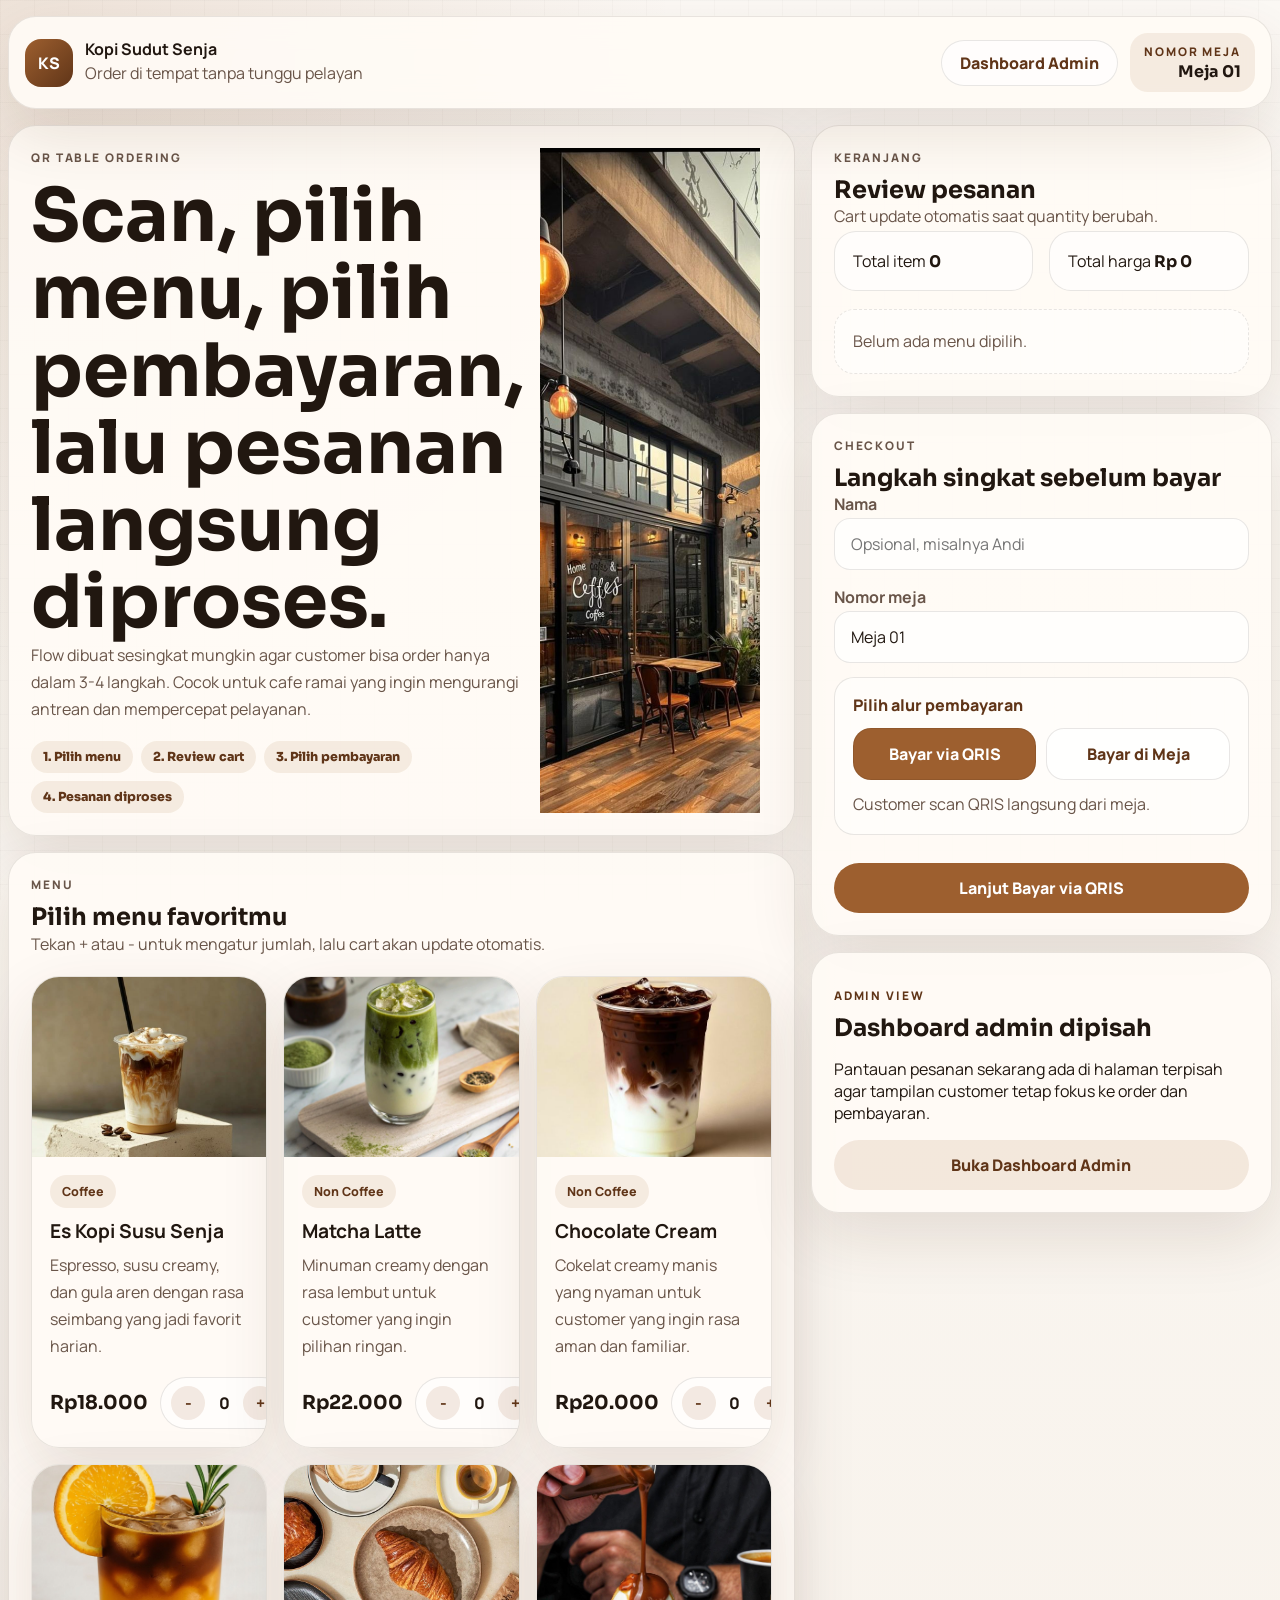
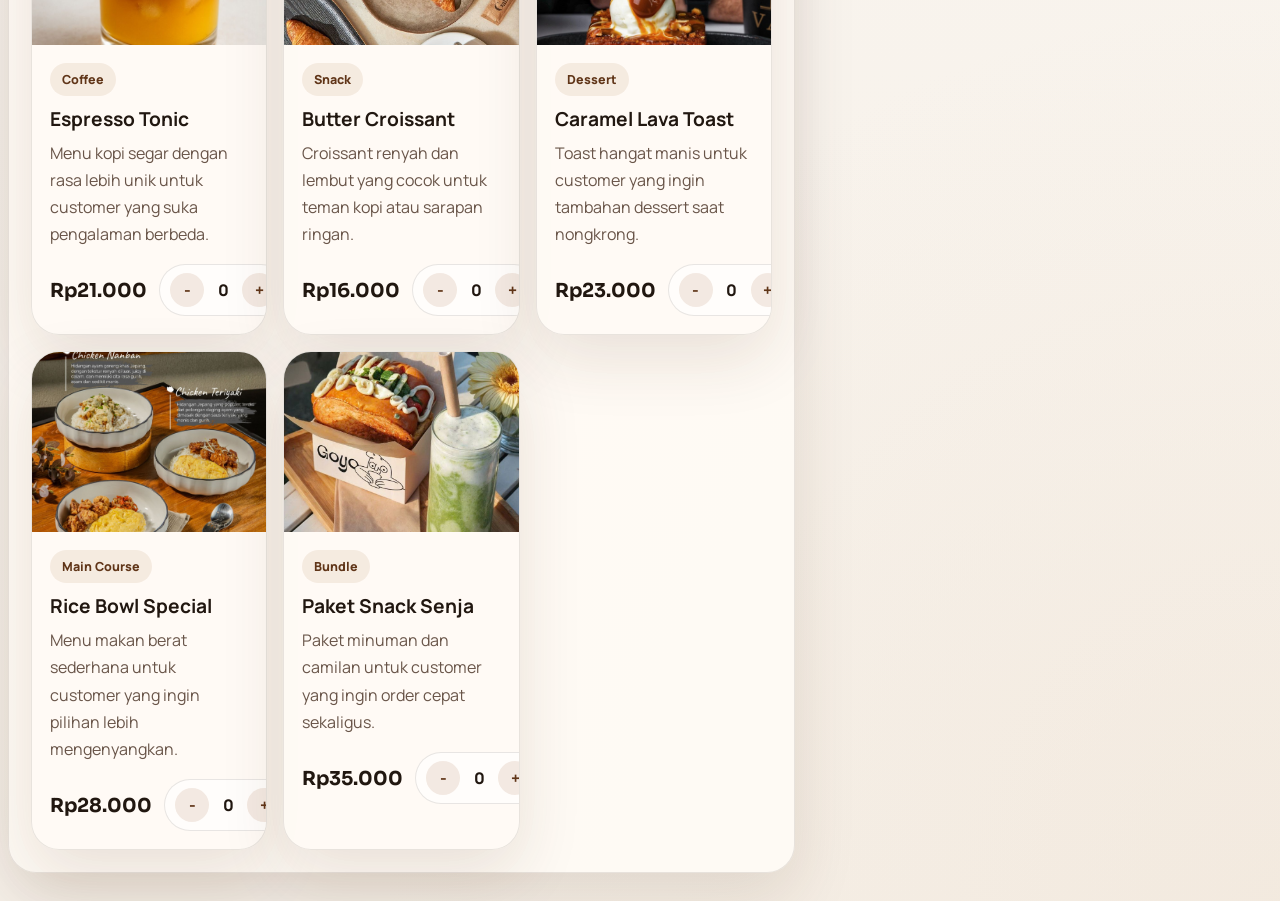
==== index.html @ e3374ec5 "Initial order dine-in QR system" ====
<!DOCTYPE html>
<html lang="id">
<head>
  <meta charset="UTF-8">
  <meta name="viewport" content="width=device-width, initial-scale=1.0">
  <title>Order di Tempat | Kopi Sudut Senja</title>
  <meta name="description" content="Customer order page berbasis QR untuk cafe, dengan cart cepat dan opsi pembayaran QRIS atau bayar di meja.">
  <link rel="preconnect" href="https://fonts.googleapis.com">
  <link rel="preconnect" href="https://fonts.gstatic.com" crossorigin>
  <link href="https://fonts.googleapis.com/css2?family=Sora:wght@500;600;700;800&family=Manrope:wght@400;500;600;700;800&display=swap" rel="stylesheet">
  <link rel="stylesheet" href="style.css">
</head>
<body>
  <div class="app-shell">
    <header class="app-header">
      <div class="brand-block">
        <span class="brand-mark">KS</span>
        <div>
          <strong>Kopi Sudut Senja</strong>
          <p>Order di tempat tanpa tunggu pelayan</p>
        </div>
      </div>
      <div class="header-actions">
        <a class="admin-link" href="admin.html">Dashboard Admin</a>
        <div class="table-pill">
          <span>Nomor Meja</span>
          <strong data-table-label>Meja 01</strong>
        </div>
      </div>
    </header>

    <nav class="mobile-quickbar card-surface" aria-label="Navigasi cepat order">
      <a class="quickbar-link" href="#menu">Menu</a>
      <a class="quickbar-link quickbar-cart" href="#cart">
        Keranjang
        <strong data-cart-count>0</strong>
      </a>
      <a class="quickbar-link quickbar-primary" href="#checkout">Checkout</a>
    </nav>

    <main class="main-grid">
      <section class="customer-panel">
        <section class="hero-card card-surface">
          <div class="hero-copy">
            <p class="eyebrow">QR Table Ordering</p>
            <h1>Scan, pilih menu, pilih pembayaran, lalu pesanan langsung diproses.</h1>
            <p>
              Flow dibuat sesingkat mungkin agar customer bisa order hanya dalam 3-4 langkah.
              Cocok untuk cafe ramai yang ingin mengurangi antrean dan mempercepat pelayanan.
            </p>
            <div class="hero-steps">
              <span>1. Pilih menu</span>
              <span>2. Review cart</span>
              <span>3. Pilih pembayaran</span>
              <span>4. Pesanan diproses</span>
            </div>
          </div>
          <img class="hero-image" src="images/kafe.jpg" alt="Suasana cafe modern Kopi Sudut Senja">
        </section>

        <section class="menu-section card-surface" id="menu">
          <div class="section-head">
            <p class="eyebrow">Menu</p>
            <h2>Pilih menu favoritmu</h2>
            <p>Tekan + atau - untuk mengatur jumlah, lalu cart akan update otomatis.</p>
          </div>

          <div class="menu-grid" data-menu-grid>
            <article class="menu-card" data-name="Es Kopi Susu Senja" data-price="18000">
              <img class="menu-image" src="images/es-kopi-susu.jpg" alt="Es Kopi Susu Senja">
              <div class="menu-body">
                <span class="menu-badge">Coffee</span>
                <h3>Es Kopi Susu Senja</h3>
                <p>Espresso, susu creamy, dan gula aren dengan rasa seimbang yang jadi favorit harian.</p>
                <div class="menu-bottom">
                  <strong>Rp18.000</strong>
                  <div class="qty-control">
                    <button class="qty-btn" type="button" data-action="decrease">-</button>
                    <span class="qty-value" data-qty>0</span>
                    <button class="qty-btn" type="button" data-action="increase">+</button>
                  </div>
                </div>
              </div>
            </article>

            <article class="menu-card" data-name="Matcha Latte" data-price="22000">
              <img class="menu-image" src="images/matcha-latte.jpg" alt="Matcha Latte">
              <div class="menu-body">
                <span class="menu-badge">Non Coffee</span>
                <h3>Matcha Latte</h3>
                <p>Minuman creamy dengan rasa lembut untuk customer yang ingin pilihan ringan.</p>
                <div class="menu-bottom">
                  <strong>Rp22.000</strong>
                  <div class="qty-control">
                    <button class="qty-btn" type="button" data-action="decrease">-</button>
                    <span class="qty-value" data-qty>0</span>
                    <button class="qty-btn" type="button" data-action="increase">+</button>
                  </div>
                </div>
              </div>
            </article>

            <article class="menu-card" data-name="Chocolate Cream" data-price="20000">
              <img class="menu-image" src="images/chocolate.jpg" alt="Chocolate Cream">
              <div class="menu-body">
                <span class="menu-badge">Non Coffee</span>
                <h3>Chocolate Cream</h3>
                <p>Cokelat creamy manis yang nyaman untuk customer yang ingin rasa aman dan familiar.</p>
                <div class="menu-bottom">
                  <strong>Rp20.000</strong>
                  <div class="qty-control">
                    <button class="qty-btn" type="button" data-action="decrease">-</button>
                    <span class="qty-value" data-qty>0</span>
                    <button class="qty-btn" type="button" data-action="increase">+</button>
                  </div>
                </div>
              </div>
            </article>

            <article class="menu-card" data-name="Espresso Tonic" data-price="21000">
              <img class="menu-image" src="images/espresso-tonic.jpg" alt="Espresso Tonic">
              <div class="menu-body">
                <span class="menu-badge">Coffee</span>
                <h3>Espresso Tonic</h3>
                <p>Menu kopi segar dengan rasa lebih unik untuk customer yang suka pengalaman berbeda.</p>
                <div class="menu-bottom">
                  <strong>Rp21.000</strong>
                  <div class="qty-control">
                    <button class="qty-btn" type="button" data-action="decrease">-</button>
                    <span class="qty-value" data-qty>0</span>
                    <button class="qty-btn" type="button" data-action="increase">+</button>
                  </div>
                </div>
              </div>
            </article>

            <article class="menu-card" data-name="Butter Croissant" data-price="16000">
              <img class="menu-image" src="images/croissant.jpg" alt="Butter Croissant">
              <div class="menu-body">
                <span class="menu-badge">Snack</span>
                <h3>Butter Croissant</h3>
                <p>Croissant renyah dan lembut yang cocok untuk teman kopi atau sarapan ringan.</p>
                <div class="menu-bottom">
                  <strong>Rp16.000</strong>
                  <div class="qty-control">
                    <button class="qty-btn" type="button" data-action="decrease">-</button>
                    <span class="qty-value" data-qty>0</span>
                    <button class="qty-btn" type="button" data-action="increase">+</button>
                  </div>
                </div>
              </div>
            </article>

            <article class="menu-card" data-name="Caramel Lava Toast" data-price="23000">
              <img class="menu-image" src="images/toast.jpg" alt="Caramel Lava Toast">
              <div class="menu-body">
                <span class="menu-badge">Dessert</span>
                <h3>Caramel Lava Toast</h3>
                <p>Toast hangat manis untuk customer yang ingin tambahan dessert saat nongkrong.</p>
                <div class="menu-bottom">
                  <strong>Rp23.000</strong>
                  <div class="qty-control">
                    <button class="qty-btn" type="button" data-action="decrease">-</button>
                    <span class="qty-value" data-qty>0</span>
                    <button class="qty-btn" type="button" data-action="increase">+</button>
                  </div>
                </div>
              </div>
            </article>

            <article class="menu-card" data-name="Rice Bowl Special" data-price="28000">
              <img class="menu-image" src="images/rice-bowl.jpg" alt="Rice Bowl Special">
              <div class="menu-body">
                <span class="menu-badge">Main Course</span>
                <h3>Rice Bowl Special</h3>
                <p>Menu makan berat sederhana untuk customer yang ingin pilihan lebih mengenyangkan.</p>
                <div class="menu-bottom">
                  <strong>Rp28.000</strong>
                  <div class="qty-control">
                    <button class="qty-btn" type="button" data-action="decrease">-</button>
                    <span class="qty-value" data-qty>0</span>
                    <button class="qty-btn" type="button" data-action="increase">+</button>
                  </div>
                </div>
              </div>
            </article>

            <article class="menu-card" data-name="Paket Snack Senja" data-price="35000">
              <img class="menu-image" src="images/paket-snack.jpg" alt="Paket Snack Senja">
              <div class="menu-body">
                <span class="menu-badge">Bundle</span>
                <h3>Paket Snack Senja</h3>
                <p>Paket minuman dan camilan untuk customer yang ingin order cepat sekaligus.</p>
                <div class="menu-bottom">
                  <strong>Rp35.000</strong>
                  <div class="qty-control">
                    <button class="qty-btn" type="button" data-action="decrease">-</button>
                    <span class="qty-value" data-qty>0</span>
                    <button class="qty-btn" type="button" data-action="increase">+</button>
                  </div>
                </div>
              </div>
            </article>
          </div>
        </section>
      </section>

      <aside class="side-panel">
        <section class="cart-card card-surface" id="cart">
          <div class="section-head compact">
            <p class="eyebrow">Keranjang</p>
            <h2>Review pesanan</h2>
            <p>Cart update otomatis saat quantity berubah.</p>
          </div>

          <div class="cart-summary">
            <div>
              <span>Total item</span>
              <strong data-cart-count>0</strong>
            </div>
            <div>
              <span>Total harga</span>
              <strong data-cart-total>Rp0</strong>
            </div>
          </div>

          <div class="cart-items" data-cart-items>
            <p class="empty-state">Belum ada menu dipilih.</p>
          </div>
        </section>

        <section class="checkout-card card-surface" id="checkout">
          <div class="section-head compact">
            <p class="eyebrow">Checkout</p>
            <h2>Langkah singkat sebelum bayar</h2>
          </div>

          <form class="checkout-form" data-checkout-form>
            <label>
              <span>Nama</span>
              <input type="text" name="name" placeholder="Opsional, misalnya Andi">
            </label>
            <label>
              <span>Nomor meja</span>
              <input type="text" name="table" data-table-input readonly>
            </label>

            <div class="payment-choice-box">
              <p class="form-title">Pilih alur pembayaran</p>
              <div class="payment-switch">
                <button class="payment-choice active" type="button" data-payment-mode="qris">Bayar via QRIS</button>
                <button class="payment-choice" type="button" data-payment-mode="table">Bayar di Meja</button>
              </div>
              <p class="payment-hint" data-payment-hint>Customer scan QRIS langsung dari meja.</p>
            </div>

            <div class="cashier-method-box" data-cashier-methods aria-hidden="true">
              <p class="form-title">Metode bayar di meja</p>
              <div class="payment-switch compact-switch">
                <button class="payment-choice active" type="button" data-cashier-method="cash">Cash</button>
                <button class="payment-choice" type="button" data-cashier-method="debit">Debit</button>
              </div>
            </div>

            <button class="btn btn-primary full-btn" type="button" data-open-payment>Lanjut Bayar via QRIS</button>
          </form>

          <div class="status-box" data-order-status hidden>
            <p class="eyebrow">Status Pesanan</p>
            <h3 data-status-title>Pesanan sedang diproses</h3>
            <p data-status-copy>Order berhasil masuk ke sistem. Silakan tunggu pesanan disiapkan oleh tim kami.</p>
          </div>
        </section>

        <section class="admin-redirect card-surface">
          <p class="eyebrow">Admin View</p>
          <h2>Dashboard admin dipisah</h2>
          <p>Pantauan pesanan sekarang ada di halaman terpisah agar tampilan customer tetap fokus ke order dan pembayaran.</p>
          <a class="btn btn-secondary full-btn" href="admin.html">Buka Dashboard Admin</a>
        </section>
      </aside>
    </main>
  </div>

  <div class="payment-modal" data-payment-modal hidden>
    <div class="payment-backdrop" data-close-payment></div>
    <div class="payment-dialog" role="dialog" aria-modal="true" aria-labelledby="payment-title">
      <button class="modal-close" type="button" aria-label="Tutup pembayaran" data-close-payment>&times;</button>
      <p class="eyebrow" data-payment-eyebrow>Simulasi QRIS</p>
      <h2 id="payment-title" data-payment-title>Scan QR untuk bayar</h2>
      <div class="payment-qr" data-payment-qr>QRIS</div>
      <div class="cashier-info" data-cashier-info hidden>
        <div class="cashier-badges">
          <span>Bayar di meja</span>
          <span data-cashier-label>Cash</span>
        </div>
        <p class="payment-copy">Tim kami akan datang ke meja untuk membantu menyelesaikan pembayaran sesuai metode yang dipilih.</p>
      </div>
      <p class="payment-total">Total pembayaran: <strong data-payment-total>Rp0</strong></p>
      <p class="payment-copy" data-payment-copy>Setelah pembayaran berhasil, pesanan akan masuk ke dashboard admin terpisah.</p>
      <button class="btn btn-primary full-btn" type="button" data-confirm-payment>Simulasikan Pembayaran Berhasil</button>
    </div>
  </div>

  <script src="script.js"></script>
</body>
</html>
---- style.css ----
:root {
  --bg: #f6f0e8;
  --surface: rgba(255, 251, 246, 0.9);
  --surface-strong: #fffdf9;
  --text: #211710;
  --muted: #695549;
  --accent: #9d5f2f;
  --accent-dark: #603518;
  --accent-soft: #ead9c7;
  --line: rgba(33, 23, 16, 0.1);
  --shadow: 0 24px 64px rgba(74, 40, 19, 0.12);
  --success: #1d7b57;
  --danger: #d35e5e;
}

* {
  box-sizing: border-box;
}

html {
  scroll-behavior: smooth;
}

body {
  margin: 0;
  min-height: 100vh;
  font-family: "Manrope", sans-serif;
  color: var(--text);
  background:
    radial-gradient(circle at top left, rgba(157, 95, 47, 0.14), transparent 24%),
    radial-gradient(circle at bottom right, rgba(234, 217, 199, 0.28), transparent 32%),
    linear-gradient(180deg, #fcf9f5 0%, #f6f0e8 100%);
}

body::before {
  content: "";
  position: fixed;
  inset: 0;
  background:
    linear-gradient(rgba(33, 23, 16, 0.02) 1px, transparent 1px),
    linear-gradient(90deg, rgba(33, 23, 16, 0.02) 1px, transparent 1px);
  background-size: 34px 34px;
  pointer-events: none;
}

img {
  max-width: 100%;
  display: block;
}

a {
  color: inherit;
}

button,
input {
  font: inherit;
}

.app-shell {
  width: min(1320px, calc(100% - 16px));
  margin: 0 auto;
  padding: 16px 0 28px;
  position: relative;
  z-index: 1;
}

.app-header,
.card-surface,
.menu-card,
.payment-dialog {
  border: 1px solid var(--line);
  border-radius: 28px;
  background: var(--surface);
  box-shadow: var(--shadow);
}

.app-header {
  display: flex;
  align-items: center;
  justify-content: space-between;
  gap: 16px;
  padding: 16px;
  position: sticky;
  top: 12px;
  z-index: 15;
  backdrop-filter: blur(14px);
}

.brand-block {
  display: flex;
  align-items: center;
  gap: 12px;
}

.brand-mark {
  width: 48px;
  height: 48px;
  border-radius: 16px;
  display: inline-flex;
  align-items: center;
  justify-content: center;
  background: linear-gradient(135deg, var(--accent), var(--accent-dark));
  color: #fff;
  font-weight: 800;
}

.brand-block strong {
  display: block;
}

.brand-block p,
.section-head p,
.hero-copy p,
.menu-body p,
.checkout-form span,
.status-box p,
.admin-subtitle,
.empty-state,
.cart-item p,
.payment-copy {
  margin: 0;
  color: var(--muted);
  line-height: 1.7;
}

.table-pill {
  padding: 10px 14px;
  border-radius: 18px;
  background: rgba(157, 95, 47, 0.1);
  text-align: right;
}

.table-pill span,
.summary-label,
.eyebrow {
  display: block;
  text-transform: uppercase;
  letter-spacing: 0.16em;
  font-size: 0.74rem;
  font-weight: 800;
  color: var(--accent-dark);
}

.table-pill strong,
.cart-summary strong,
.payment-total strong,
.hero-steps span,
.menu-bottom strong {
  font-family: "Sora", sans-serif;
}

.main-grid,
.hero-card,
.menu-grid,
.cart-summary {
  display: grid;
  gap: 16px;
}

.main-grid {
  margin-top: 16px;
}

.card-surface,
.checkout-form,
.status-box,
.admin-card,
.cart-card {
  padding: 22px;
}

.hero-card {
  overflow: hidden;
}

.hero-copy h1,
.section-head h2,
.status-box h3,
.payment-dialog h2 {
  margin: 10px 0 0;
  font-family: "Sora", sans-serif;
  line-height: 1.05;
}

.hero-copy h1 {
  font-size: clamp(2.4rem, 10vw, 4.6rem);
}

.hero-image {
  width: 100%;
  height: 240px;
  object-fit: cover;
}

.hero-copy {
  padding: 0;
}

.hero-steps {
  display: flex;
  flex-wrap: wrap;
  gap: 8px;
  margin-top: 18px;
}

.hero-steps span,
.menu-badge,
.status-pill,
.admin-notification {
  display: inline-flex;
  align-items: center;
  justify-content: center;
  padding: 8px 12px;
  border-radius: 999px;
  background: rgba(157, 95, 47, 0.1);
  color: var(--accent-dark);
  font-size: 0.78rem;
  font-weight: 800;
}

.menu-grid {
  margin-top: 18px;
}

.menu-card {
  overflow: hidden;
}

.menu-image {
  width: 100%;
  height: 180px;
  object-fit: cover;
}

.menu-body {
  padding: 18px;
}

.menu-body h3 {
  margin: 10px 0 8px;
  font-size: 1.2rem;
}

.menu-bottom {
  display: flex;
  align-items: center;
  justify-content: space-between;
  gap: 12px;
  margin-top: 16px;
}

.menu-bottom strong {
  font-size: 1.2rem;
}

.qty-control,
.cart-item-actions {
  display: inline-flex;
  align-items: center;
  gap: 10px;
}

.qty-control {
  padding: 8px 10px;
  border: 1px solid var(--line);
  border-radius: 999px;
  background: rgba(255, 255, 255, 0.58);
}

.qty-btn,
.cart-item-actions button,
.btn,
.status-action {
  border: 0;
  border-radius: 999px;
  font-weight: 800;
  cursor: pointer;
  transition: transform 180ms ease, box-shadow 180ms ease, background-color 180ms ease;
}

.qty-btn,
.cart-item-actions button {
  width: 34px;
  height: 34px;
  background: rgba(157, 95, 47, 0.12);
  color: var(--accent-dark);
}

.qty-value {
  min-width: 18px;
  text-align: center;
  font-weight: 800;
}

.cart-summary {
  grid-template-columns: repeat(2, minmax(0, 1fr));
}

.cart-summary > div,
.status-box,
.admin-order {
  border: 1px solid var(--line);
  border-radius: 22px;
  background: rgba(255, 255, 255, 0.56);
}

.cart-summary > div {
  padding: 18px;
}

.cart-items,
.admin-orders {
  display: grid;
  gap: 12px;
  margin-top: 18px;
}

.empty-state {
  padding: 18px;
  border: 1px dashed var(--line);
  border-radius: 20px;
  background: rgba(255, 255, 255, 0.42);
}

.cart-item {
  display: flex;
  align-items: center;
  justify-content: space-between;
  gap: 14px;
  padding: 16px 18px;
  border: 1px solid var(--line);
  border-radius: 20px;
  background: rgba(255, 255, 255, 0.56);
}

.cart-item strong,
.admin-order strong {
  display: block;
}

.checkout-form {
  padding: 0;
  display: grid;
  gap: 14px;
}

label span {
  display: block;
  margin-bottom: 8px;
  font-weight: 700;
}

input {
  width: 100%;
  padding: 14px 16px;
  border: 1px solid var(--line);
  border-radius: 16px;
  background: rgba(255, 255, 255, 0.74);
  color: var(--text);
}

.btn {
  display: inline-flex;
  align-items: center;
  justify-content: center;
  padding: 14px 18px;
  background: var(--accent);
  color: #fff;
}

.full-btn {
  width: 100%;
}

.status-box {
  margin-top: 16px;
  padding: 18px;
}

.admin-head {
  display: flex;
  align-items: center;
  justify-content: space-between;
  gap: 12px;
}

.admin-notification {
  min-width: 40px;
  height: 40px;
  padding: 0 12px;
}

.admin-order {
  padding: 18px;
}

.admin-order-top {
  display: flex;
  align-items: start;
  justify-content: space-between;
  gap: 14px;
}

.status-pill.pending {
  background: rgba(157, 95, 47, 0.12);
}

.status-pill.processing {
  background: rgba(29, 123, 87, 0.14);
  color: var(--success);
}

.status-pill.done {
  background: rgba(80, 124, 214, 0.14);
  color: #315db0;
}

.status-actions {
  display: flex;
  flex-wrap: wrap;
  gap: 8px;
  margin-top: 14px;
}

.status-action {
  padding: 10px 14px;
  background: rgba(157, 95, 47, 0.12);
  color: var(--accent-dark);
}

.payment-modal[hidden] {
  display: none;
}

.payment-modal {
  position: fixed;
  inset: 0;
  z-index: 30;
  display: grid;
  place-items: center;
  padding: 16px;
}

.payment-backdrop {
  position: absolute;
  inset: 0;
  background: rgba(33, 23, 16, 0.48);
  backdrop-filter: blur(3px);
}

.payment-dialog {
  position: relative;
  z-index: 1;
  width: min(100%, 460px);
  padding: 24px;
  text-align: center;
}

.modal-close {
  position: absolute;
  top: 12px;
  right: 12px;
  width: 40px;
  height: 40px;
  border: 0;
  border-radius: 999px;
  background: rgba(157, 95, 47, 0.12);
  color: var(--accent-dark);
  font-size: 1.5rem;
  cursor: pointer;
}

.payment-qr {
  width: 180px;
  height: 180px;
  margin: 22px auto 16px;
  display: grid;
  place-items: center;
  border-radius: 24px;
  background:
    linear-gradient(135deg, rgba(157, 95, 47, 0.16), rgba(96, 53, 24, 0.08));
  border: 1px solid var(--line);
  font-family: "Sora", sans-serif;
  font-size: 2rem;
}

.payment-total {
  margin-top: 8px;
}

@media (min-width: 860px) {
  .main-grid {
    grid-template-columns: 1.45fr 0.85fr;
    align-items: start;
  }

  .hero-card {
    grid-template-columns: 1.05fr 0.95fr;
    align-items: stretch;
  }

  .hero-image {
    height: 100%;
    min-height: 280px;
  }

  .menu-grid {
    grid-template-columns: repeat(2, minmax(0, 1fr));
  }
}

@media (min-width: 1160px) {
  .menu-grid {
    grid-template-columns: repeat(3, minmax(0, 1fr));
  }
}
.header-actions {
  display: flex;
  align-items: center;
  gap: 12px;
  flex-wrap: wrap;
  justify-content: flex-end;
}

.admin-link,
.btn-secondary,
.btn-ghost {
  text-decoration: none;
}

.admin-link {
  display: inline-flex;
  align-items: center;
  justify-content: center;
  min-height: 46px;
  padding: 0 18px;
  border-radius: 999px;
  border: 1px solid var(--line);
  background: rgba(255, 255, 255, 0.7);
  color: var(--accent-dark);
  font-weight: 800;
  transition: transform 180ms ease, box-shadow 180ms ease, background-color 180ms ease;
}

.admin-link:hover,
.admin-link:focus-visible,
.btn:hover,
.btn:focus-visible,
.status-action:hover,
.status-action:focus-visible,
.qty-btn:hover,
.qty-btn:focus-visible,
.cart-item-actions button:hover,
.cart-item-actions button:focus-visible {
  transform: translateY(-2px);
  box-shadow: 0 16px 32px rgba(74, 40, 19, 0.12);
}

.btn-secondary {
  background: rgba(157, 95, 47, 0.12);
  color: var(--accent-dark);
}

.btn-ghost {
  background: rgba(255, 255, 255, 0.62);
  color: var(--text);
  border: 1px solid var(--line);
}

.customer-panel,
.side-panel,
.admin-dashboard-grid {
  display: grid;
  gap: 16px;
}

.admin-redirect h2,
.admin-headline h1 {
  margin: 10px 0 8px;
  font-family: "Sora", sans-serif;
  line-height: 1.08;
}

.admin-headline h1 {
  font-size: clamp(2rem, 6vw, 3.6rem);
}

.admin-toolbar {
  display: flex;
  flex-wrap: wrap;
  gap: 10px;
  align-items: center;
}

.admin-summary-grid {
  display: grid;
  grid-template-columns: repeat(2, minmax(0, 1fr));
  gap: 14px;
  margin-top: 20px;
}

.admin-summary-card {
  padding: 18px;
  border: 1px solid var(--line);
  border-radius: 22px;
  background: rgba(255, 255, 255, 0.58);
}

.admin-summary-card strong {
  display: block;
  margin: 10px 0 6px;
  font-family: "Sora", sans-serif;
  font-size: clamp(1.5rem, 5vw, 2.3rem);
}

.admin-summary-card p,
.admin-meta span,
.admin-order-items li span {
  color: var(--muted);
}

.admin-list-card {
  min-height: 240px;
}

.admin-meta {
  display: flex;
  flex-wrap: wrap;
  gap: 10px 16px;
  margin-top: 14px;
  font-size: 0.95rem;
  color: var(--muted);
}

.admin-order-items {
  margin: 16px 0 0;
  padding: 0;
  list-style: none;
  display: grid;
  gap: 10px;
}

.admin-order-items li {
  display: flex;
  align-items: center;
  justify-content: space-between;
  gap: 12px;
  padding: 12px 14px;
  border: 1px solid var(--line);
  border-radius: 16px;
  background: rgba(255, 255, 255, 0.52);
}

.admin-page-shell .app-header {
  position: static;
}

@media (max-width: 859px) {
  .app-header {
    align-items: start;
  }

  .header-actions,
  .admin-toolbar {
    width: 100%;
    justify-content: stretch;
  }

  .header-actions > *,
  .admin-toolbar > * {
    flex: 1 1 220px;
  }

  .table-pill {
    text-align: left;
  }
}

@media (min-width: 860px) {
  .side-panel {
    position: sticky;
    top: 108px;
  }

  .admin-dashboard-grid {
    grid-template-columns: minmax(0, 0.95fr) minmax(380px, 0.85fr);
    align-items: start;
  }
}

@media (max-width: 640px) {
  .cart-summary,
  .admin-summary-grid {
    grid-template-columns: 1fr;
  }
}
.form-title,
.payment-hint,
.cashier-info .payment-copy,
.cashier-badges span {
  margin: 0;
}

.form-title {
  font-weight: 800;
  color: var(--accent-dark);
}

.payment-choice-box,
.cashier-method-box,
.cashier-info {
  display: grid;
  gap: 12px;
}

.payment-choice-box,
.cashier-method-box {
  padding: 16px 18px;
  border: 1px solid var(--line);
  border-radius: 20px;
  background: rgba(255, 255, 255, 0.5);
}

.payment-switch {
  display: grid;
  grid-template-columns: repeat(2, minmax(0, 1fr));
  gap: 10px;
}

.payment-choice {
  border: 1px solid var(--line);
  border-radius: 18px;
  background: rgba(255, 255, 255, 0.76);
  color: var(--accent-dark);
  padding: 14px 16px;
  font-weight: 800;
  cursor: pointer;
  transition: transform 180ms ease, box-shadow 180ms ease, background-color 180ms ease, color 180ms ease;
}

.payment-choice.active {
  background: var(--accent);
  color: #fff;
}

.payment-hint {
  color: var(--muted);
  line-height: 1.6;
}

.cashier-info {
  margin: 18px 0 8px;
  padding: 18px;
  border: 1px solid var(--line);
  border-radius: 22px;
  background: rgba(255, 255, 255, 0.56);
}

.cashier-badges {
  display: flex;
  flex-wrap: wrap;
  gap: 8px;
}

.cashier-badges span {
  display: inline-flex;
  align-items: center;
  justify-content: center;
  padding: 8px 12px;
  border-radius: 999px;
  background: rgba(157, 95, 47, 0.1);
  color: var(--accent-dark);
  font-size: 0.78rem;
  font-weight: 800;
}

.payment-qr[hidden],
.cashier-info[hidden] {
  display: none;
}

@media (max-width: 640px) {
  .payment-switch {
    grid-template-columns: 1fr;
  }
}
.cashier-method-box[hidden] {
  display: none;
}
.cashier-method-box {
  max-height: 0;
  opacity: 0;
  overflow: hidden;
  transform: translateY(-10px);
  margin-top: -4px;
  padding-top: 0;
  padding-bottom: 0;
  border-width: 0;
  box-shadow: none;
  pointer-events: none;
  transition:
    max-height 260ms ease,
    opacity 220ms ease,
    transform 220ms ease,
    margin-top 220ms ease,
    padding 220ms ease,
    border-width 220ms ease;
}

.cashier-method-box.is-open {
  max-height: 220px;
  opacity: 1;
  transform: translateY(0);
  margin-top: 4px;
  padding-top: 16px;
  padding-bottom: 16px;
  border-width: 1px;
  pointer-events: auto;
}

.mobile-quickbar {
  display: none;
}

.quickbar-link {
  text-decoration: none;
}

@media (max-width: 859px) {
  body {
    padding-bottom: calc(92px + env(safe-area-inset-bottom));
  }

  .app-shell {
    width: min(100%, calc(100% - 20px));
    padding-top: 12px;
    padding-bottom: 0;
  }

  .app-header,
  .card-surface,
  .menu-card,
  .payment-dialog {
    border-radius: 24px;
  }

  .app-header {
    top: 10px;
    padding: 14px;
    gap: 14px;
  }

  .brand-block {
    align-items: flex-start;
  }

  .brand-mark {
    width: 42px;
    height: 42px;
    border-radius: 14px;
    flex-shrink: 0;
  }

  .brand-block strong {
    font-size: 1rem;
  }

  .brand-block p {
    margin-top: 2px;
    font-size: 0.92rem;
    line-height: 1.5;
  }

  .header-actions {
    display: grid;
    grid-template-columns: minmax(0, 1fr) minmax(0, 1fr);
    gap: 10px;
  }

  .admin-link {
    min-height: 44px;
    padding: 0 14px;
    font-size: 0.92rem;
  }

  .table-pill {
    min-height: 44px;
    padding: 8px 12px;
    display: grid;
    align-content: center;
    gap: 2px;
  }

  .mobile-quickbar {
    position: fixed;
    left: 50%;
    bottom: max(12px, env(safe-area-inset-bottom));
    transform: translateX(-50%);
    z-index: 24;
    width: min(calc(100% - 20px), 560px);
    padding: 10px;
    display: grid;
    grid-template-columns: repeat(3, minmax(0, 1fr));
    gap: 10px;
    background: rgba(255, 251, 246, 0.94);
    backdrop-filter: blur(16px);
  }

  .quickbar-link {
    min-height: 52px;
    padding: 10px 12px;
    border-radius: 18px;
    display: inline-flex;
    align-items: center;
    justify-content: center;
    gap: 8px;
    background: rgba(255, 255, 255, 0.7);
    border: 1px solid var(--line);
    color: var(--accent-dark);
    font-weight: 800;
    text-align: center;
  }

  .quickbar-cart strong {
    min-width: 26px;
    height: 26px;
    padding: 0 8px;
    border-radius: 999px;
    display: inline-flex;
    align-items: center;
    justify-content: center;
    background: rgba(157, 95, 47, 0.14);
    font-size: 0.84rem;
  }

  .quickbar-primary {
    background: linear-gradient(135deg, var(--accent), var(--accent-dark));
    color: #fff;
    border-color: transparent;
  }

  .main-grid,
  .customer-panel,
  .side-panel {
    gap: 14px;
  }

  .main-grid {
    margin-top: 14px;
  }

  .card-surface,
  .cart-card,
  .checkout-card,
  .admin-redirect {
    padding: 18px;
  }

  .hero-card {
    gap: 14px;
    padding: 14px;
  }

  .hero-copy h1 {
    font-size: clamp(1.95rem, 8.8vw, 3rem);
    line-height: 1.08;
  }

  .hero-image {
    height: 210px;
    border-radius: 20px;
  }

  .hero-steps {
    display: grid;
    grid-template-columns: repeat(2, minmax(0, 1fr));
    gap: 10px;
  }

  .hero-steps span {
    width: 100%;
    justify-content: flex-start;
    min-height: 44px;
    text-align: left;
  }

  .section-head h2,
  .payment-dialog h2 {
    font-size: 1.5rem;
  }

  .section-head p,
  .menu-body p,
  .payment-hint,
  .payment-copy,
  .status-box p,
  .empty-state,
  .cart-item p {
    line-height: 1.6;
  }

  .menu-grid {
    gap: 14px;
  }

  .menu-card {
    display: grid;
    grid-template-columns: 112px minmax(0, 1fr);
    align-items: stretch;
  }

  .menu-image {
    height: 100%;
    min-height: 100%;
  }

  .menu-body {
    padding: 16px;
  }

  .menu-body h3 {
    font-size: 1.05rem;
  }

  .menu-bottom {
    margin-top: 14px;
    align-items: center;
  }

  .menu-bottom strong {
    font-size: 1.05rem;
  }

  .qty-control {
    padding: 6px 8px;
    gap: 8px;
  }

  .qty-btn,
  .cart-item-actions button {
    width: 32px;
    height: 32px;
  }

  .cart-item {
    align-items: flex-start;
    padding: 14px 16px;
  }

  .cart-item-actions {
    margin-left: auto;
  }

  .payment-choice-box,
  .cashier-method-box,
  .cashier-info {
    padding: 14px 16px;
    border-radius: 18px;
  }

  .payment-choice {
    min-height: 52px;
  }

  .payment-dialog {
    width: min(100%, 420px);
    max-height: min(86vh, 760px);
    overflow-y: auto;
    padding: 20px;
  }

  .payment-qr {
    width: 160px;
    height: 160px;
    margin-top: 18px;
  }
}

@media (max-width: 640px) {
  .app-shell {
    width: calc(100% - 16px);
  }

  .app-header {
    border-radius: 22px;
  }

  .header-actions {
    grid-template-columns: 1fr;
  }

  .mobile-quickbar {
    width: calc(100% - 16px);
    grid-template-columns: 1fr 1fr 1.15fr;
    gap: 8px;
    padding: 8px;
  }

  .quickbar-link {
    min-height: 48px;
    padding: 8px 10px;
    font-size: 0.88rem;
    gap: 6px;
  }

  .quickbar-cart strong {
    min-width: 24px;
    height: 24px;
    font-size: 0.78rem;
  }

  .hero-card {
    padding: 12px;
  }

  .hero-copy h1 {
    font-size: clamp(1.8rem, 8.4vw, 2.5rem);
  }

  .hero-image {
    height: 190px;
  }

  .hero-steps {
    grid-template-columns: 1fr;
  }

  .menu-card {
    grid-template-columns: 1fr;
  }

  .menu-image {
    height: 168px;
  }

  .menu-bottom {
    flex-direction: column;
    align-items: stretch;
  }

  .qty-control,
  .cart-item-actions {
    width: 100%;
    justify-content: space-between;
  }

  .cart-item {
    gap: 12px;
    flex-direction: column;
  }

  .cart-item-actions {
    margin-left: 0;
  }

  .payment-dialog {
    padding: 18px;
  }
}
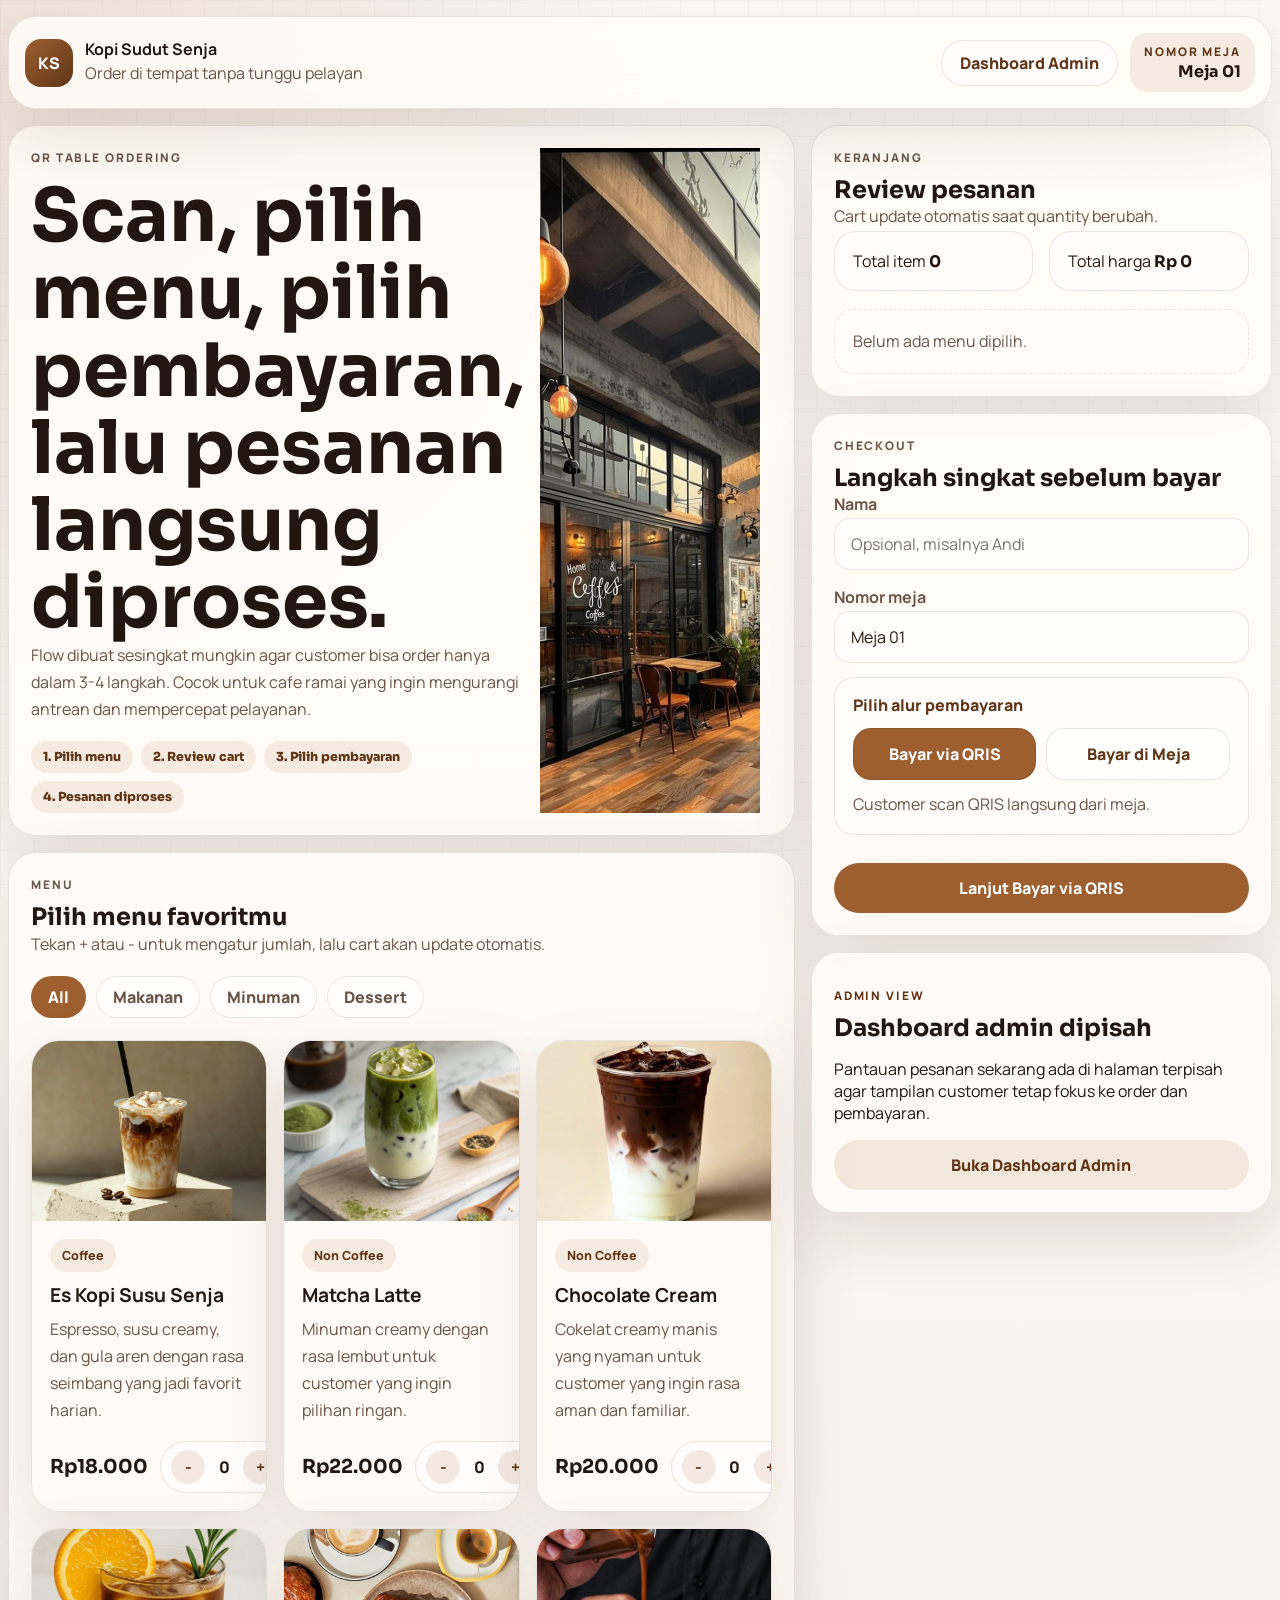
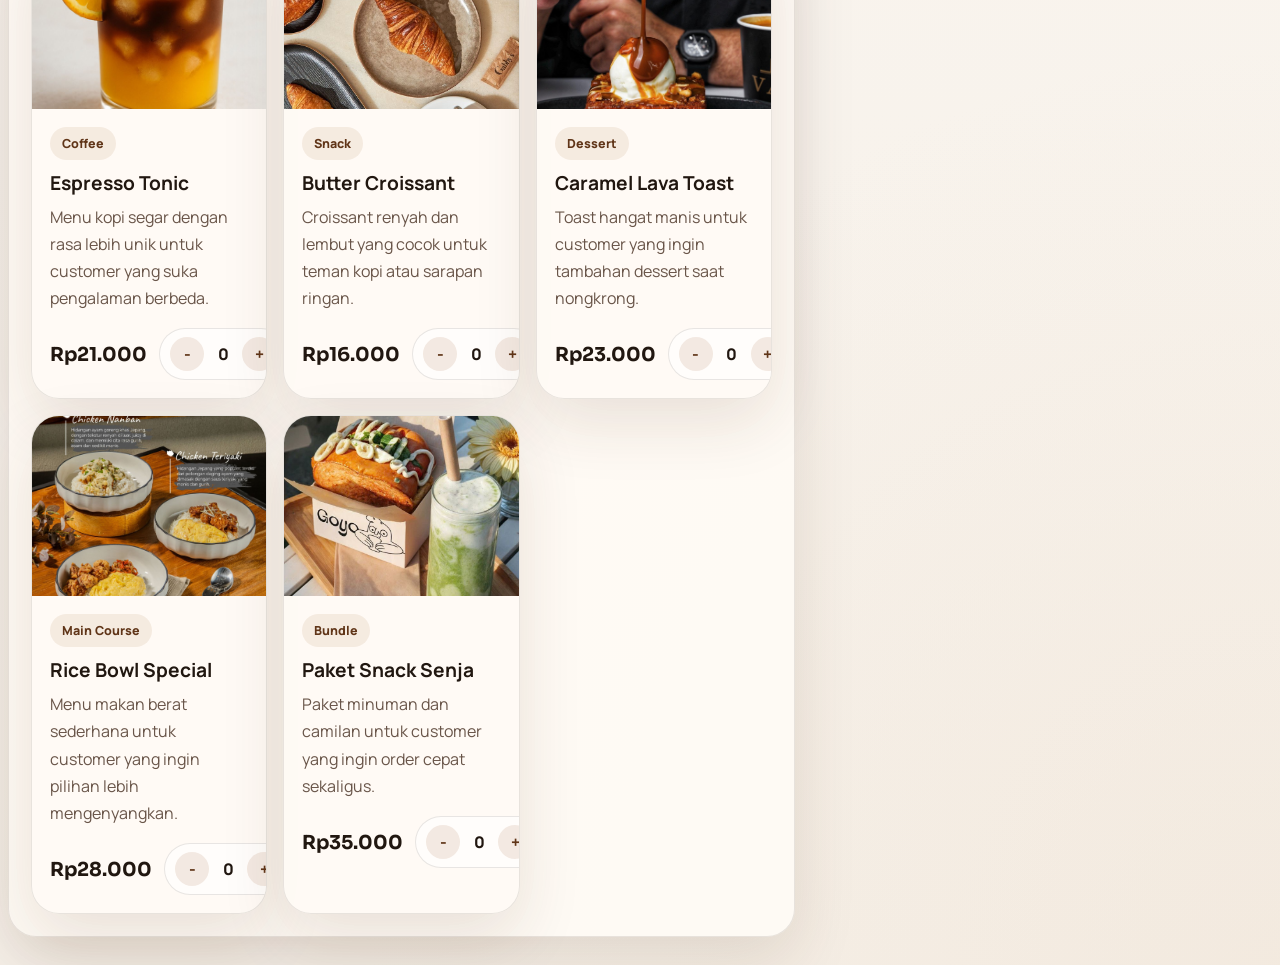
==== commit 4dcf1e73: "Refine mobile menu ordering experience" ====
--- a/index.html
+++ b/index.html
@@ -65,8 +65,15 @@
             <p>Tekan + atau - untuk mengatur jumlah, lalu cart akan update otomatis.</p>
           </div>
 
+          <div class="menu-filter-bar" aria-label="Filter kategori menu">
+            <button class="menu-filter-btn active" type="button" data-menu-filter="all">All</button>
+            <button class="menu-filter-btn" type="button" data-menu-filter="makanan">Makanan</button>
+            <button class="menu-filter-btn" type="button" data-menu-filter="minuman">Minuman</button>
+            <button class="menu-filter-btn" type="button" data-menu-filter="dessert">Dessert</button>
+          </div>
+
           <div class="menu-grid" data-menu-grid>
-            <article class="menu-card" data-name="Es Kopi Susu Senja" data-price="18000">
+            <article class="menu-card" data-name="Es Kopi Susu Senja" data-price="18000" data-category="minuman">
               <img class="menu-image" src="images/es-kopi-susu.jpg" alt="Es Kopi Susu Senja">
               <div class="menu-body">
                 <span class="menu-badge">Coffee</span>
@@ -83,7 +90,7 @@
               </div>
             </article>
 
-            <article class="menu-card" data-name="Matcha Latte" data-price="22000">
+            <article class="menu-card" data-name="Matcha Latte" data-price="22000" data-category="minuman">
               <img class="menu-image" src="images/matcha-latte.jpg" alt="Matcha Latte">
               <div class="menu-body">
                 <span class="menu-badge">Non Coffee</span>
@@ -100,7 +107,7 @@
               </div>
             </article>
 
-            <article class="menu-card" data-name="Chocolate Cream" data-price="20000">
+            <article class="menu-card" data-name="Chocolate Cream" data-price="20000" data-category="minuman">
               <img class="menu-image" src="images/chocolate.jpg" alt="Chocolate Cream">
               <div class="menu-body">
                 <span class="menu-badge">Non Coffee</span>
@@ -117,7 +124,7 @@
               </div>
             </article>
 
-            <article class="menu-card" data-name="Espresso Tonic" data-price="21000">
+            <article class="menu-card" data-name="Espresso Tonic" data-price="21000" data-category="minuman">
               <img class="menu-image" src="images/espresso-tonic.jpg" alt="Espresso Tonic">
               <div class="menu-body">
                 <span class="menu-badge">Coffee</span>
@@ -134,7 +141,7 @@
               </div>
             </article>
 
-            <article class="menu-card" data-name="Butter Croissant" data-price="16000">
+            <article class="menu-card" data-name="Butter Croissant" data-price="16000" data-category="makanan">
               <img class="menu-image" src="images/croissant.jpg" alt="Butter Croissant">
               <div class="menu-body">
                 <span class="menu-badge">Snack</span>
@@ -151,7 +158,7 @@
               </div>
             </article>
 
-            <article class="menu-card" data-name="Caramel Lava Toast" data-price="23000">
+            <article class="menu-card" data-name="Caramel Lava Toast" data-price="23000" data-category="dessert">
               <img class="menu-image" src="images/toast.jpg" alt="Caramel Lava Toast">
               <div class="menu-body">
                 <span class="menu-badge">Dessert</span>
@@ -168,7 +175,7 @@
               </div>
             </article>
 
-            <article class="menu-card" data-name="Rice Bowl Special" data-price="28000">
+            <article class="menu-card" data-name="Rice Bowl Special" data-price="28000" data-category="makanan">
               <img class="menu-image" src="images/rice-bowl.jpg" alt="Rice Bowl Special">
               <div class="menu-body">
                 <span class="menu-badge">Main Course</span>
@@ -185,7 +192,7 @@
               </div>
             </article>
 
-            <article class="menu-card" data-name="Paket Snack Senja" data-price="35000">
+            <article class="menu-card" data-name="Paket Snack Senja" data-price="35000" data-category="makanan">
               <img class="menu-image" src="images/paket-snack.jpg" alt="Paket Snack Senja">
               <div class="menu-body">
                 <span class="menu-badge">Bundle</span>
@@ -307,3 +314,4 @@
 </html>
 
   
+
--- a/style.css
+++ b/style.css
@@ -1158,3 +1158,270 @@
     padding: 18px;
   }
 }
+
+.menu-filter-bar {
+  display: flex;
+  gap: 10px;
+  margin-top: 18px;
+  overflow-x: auto;
+  padding-bottom: 4px;
+  scrollbar-width: none;
+}
+
+.menu-filter-bar::-webkit-scrollbar {
+  display: none;
+}
+
+.menu-filter-btn {
+  flex: 0 0 auto;
+  min-height: 42px;
+  padding: 0 16px;
+  border: 1px solid var(--line);
+  border-radius: 999px;
+  background: rgba(255, 255, 255, 0.72);
+  color: var(--muted);
+  font-weight: 800;
+  cursor: pointer;
+  transition: background-color 180ms ease, color 180ms ease, border-color 180ms ease;
+}
+
+.menu-filter-btn.active {
+  background: var(--accent);
+  border-color: transparent;
+  color: #fff;
+}
+
+.menu-card[hidden] {
+  display: none !important;
+}
+
+@media (max-width: 640px) {
+  .app-shell {
+    width: calc(100% - 12px);
+    padding-top: 8px;
+  }
+
+  .app-header {
+    padding: 12px;
+    gap: 12px;
+  }
+
+  .brand-block {
+    gap: 10px;
+  }
+
+  .brand-mark {
+    width: 40px;
+    height: 40px;
+    font-size: 1.4rem;
+  }
+
+  .brand-block strong {
+    font-size: 0.88rem;
+    line-height: 1.2;
+  }
+
+  .brand-block p {
+    font-size: 0.72rem;
+    line-height: 1.35;
+    margin-top: 4px;
+  }
+
+  .admin-link {
+    min-height: 40px;
+    padding: 0 12px;
+    font-size: 0.78rem;
+  }
+
+  .table-pill {
+    min-height: 40px;
+    padding: 8px 10px;
+  }
+
+  .table-pill span,
+  .eyebrow {
+    font-size: 0.62rem;
+    letter-spacing: 0.14em;
+  }
+
+  .table-pill strong {
+    font-size: 0.84rem;
+  }
+
+  .hero-card {
+    display: none;
+  }
+
+  .card-surface,
+  .cart-card,
+  .checkout-card,
+  .admin-redirect {
+    padding: 14px;
+  }
+
+  .section-head h2,
+  .payment-dialog h2,
+  .admin-redirect h2 {
+    font-size: 1.28rem;
+    line-height: 1.12;
+  }
+
+  .section-head p,
+  .payment-hint,
+  .payment-copy,
+  .status-box p,
+  .empty-state,
+  .cart-item p,
+  .checkout-form span,
+  input {
+    font-size: 0.9rem;
+  }
+
+  .menu-section {
+    padding-top: 16px;
+  }
+
+  .menu-filter-bar {
+    gap: 8px;
+    margin-top: 14px;
+  }
+
+  .menu-filter-btn {
+    min-height: 38px;
+    padding: 0 14px;
+    font-size: 0.8rem;
+  }
+
+  .menu-grid {
+    grid-template-columns: repeat(2, minmax(0, 1fr));
+    gap: 10px;
+    margin-top: 14px;
+  }
+
+  .menu-card {
+    display: flex;
+    flex-direction: column;
+    min-width: 0;
+    border-radius: 20px;
+    background: rgba(255, 253, 249, 0.96);
+  }
+
+  .menu-image {
+    width: 100%;
+    height: 112px;
+    min-height: 112px;
+    object-fit: cover;
+  }
+
+  .menu-body {
+    display: grid;
+    align-content: start;
+    gap: 8px;
+    padding: 12px;
+  }
+
+  .menu-badge {
+    padding: 5px 8px;
+    font-size: 0.62rem;
+    line-height: 1.1;
+  }
+
+  .menu-body h3 {
+    margin: 0;
+    font-size: 0.95rem;
+    line-height: 1.28;
+  }
+
+  .menu-body p {
+    display: block;
+    font-size: 0.74rem;
+    line-height: 1.45;
+    color: #705b4e;
+  }
+
+  .menu-bottom {
+    display: grid;
+    gap: 8px;
+    margin-top: 2px;
+  }
+
+  .menu-bottom strong {
+    font-size: 1rem;
+  }
+
+  .qty-control {
+    width: 100%;
+    justify-content: space-between;
+    padding: 6px 8px;
+    gap: 6px;
+  }
+
+  .qty-btn,
+  .cart-item-actions button {
+    width: 28px;
+    height: 28px;
+  }
+
+  .qty-value {
+    font-size: 0.95rem;
+  }
+
+  .cart-summary > div,
+  .empty-state,
+  .cart-item,
+  .payment-choice-box,
+  .cashier-info {
+    border-radius: 18px;
+  }
+
+  .cart-summary > div {
+    padding: 14px;
+  }
+
+  .payment-choice {
+    min-height: 46px;
+    padding: 12px 14px;
+    font-size: 0.96rem;
+  }
+
+  .payment-dialog {
+    padding: 16px;
+  }
+
+  .mobile-quickbar {
+    width: calc(100% - 12px);
+    bottom: max(8px, env(safe-area-inset-bottom));
+  }
+
+  .quickbar-link {
+    min-height: 46px;
+    font-size: 0.82rem;
+  }
+}
+
+@media (max-width: 390px) {
+  .menu-grid {
+    gap: 8px;
+  }
+
+  .menu-image {
+    height: 104px;
+    min-height: 104px;
+  }
+
+  .menu-body {
+    padding: 10px;
+  }
+
+  .menu-body h3 {
+    font-size: 0.9rem;
+  }
+
+  .menu-body p {
+    font-size: 0.71rem;
+  }
+
+  .menu-bottom strong {
+    font-size: 0.94rem;
+  }
+}
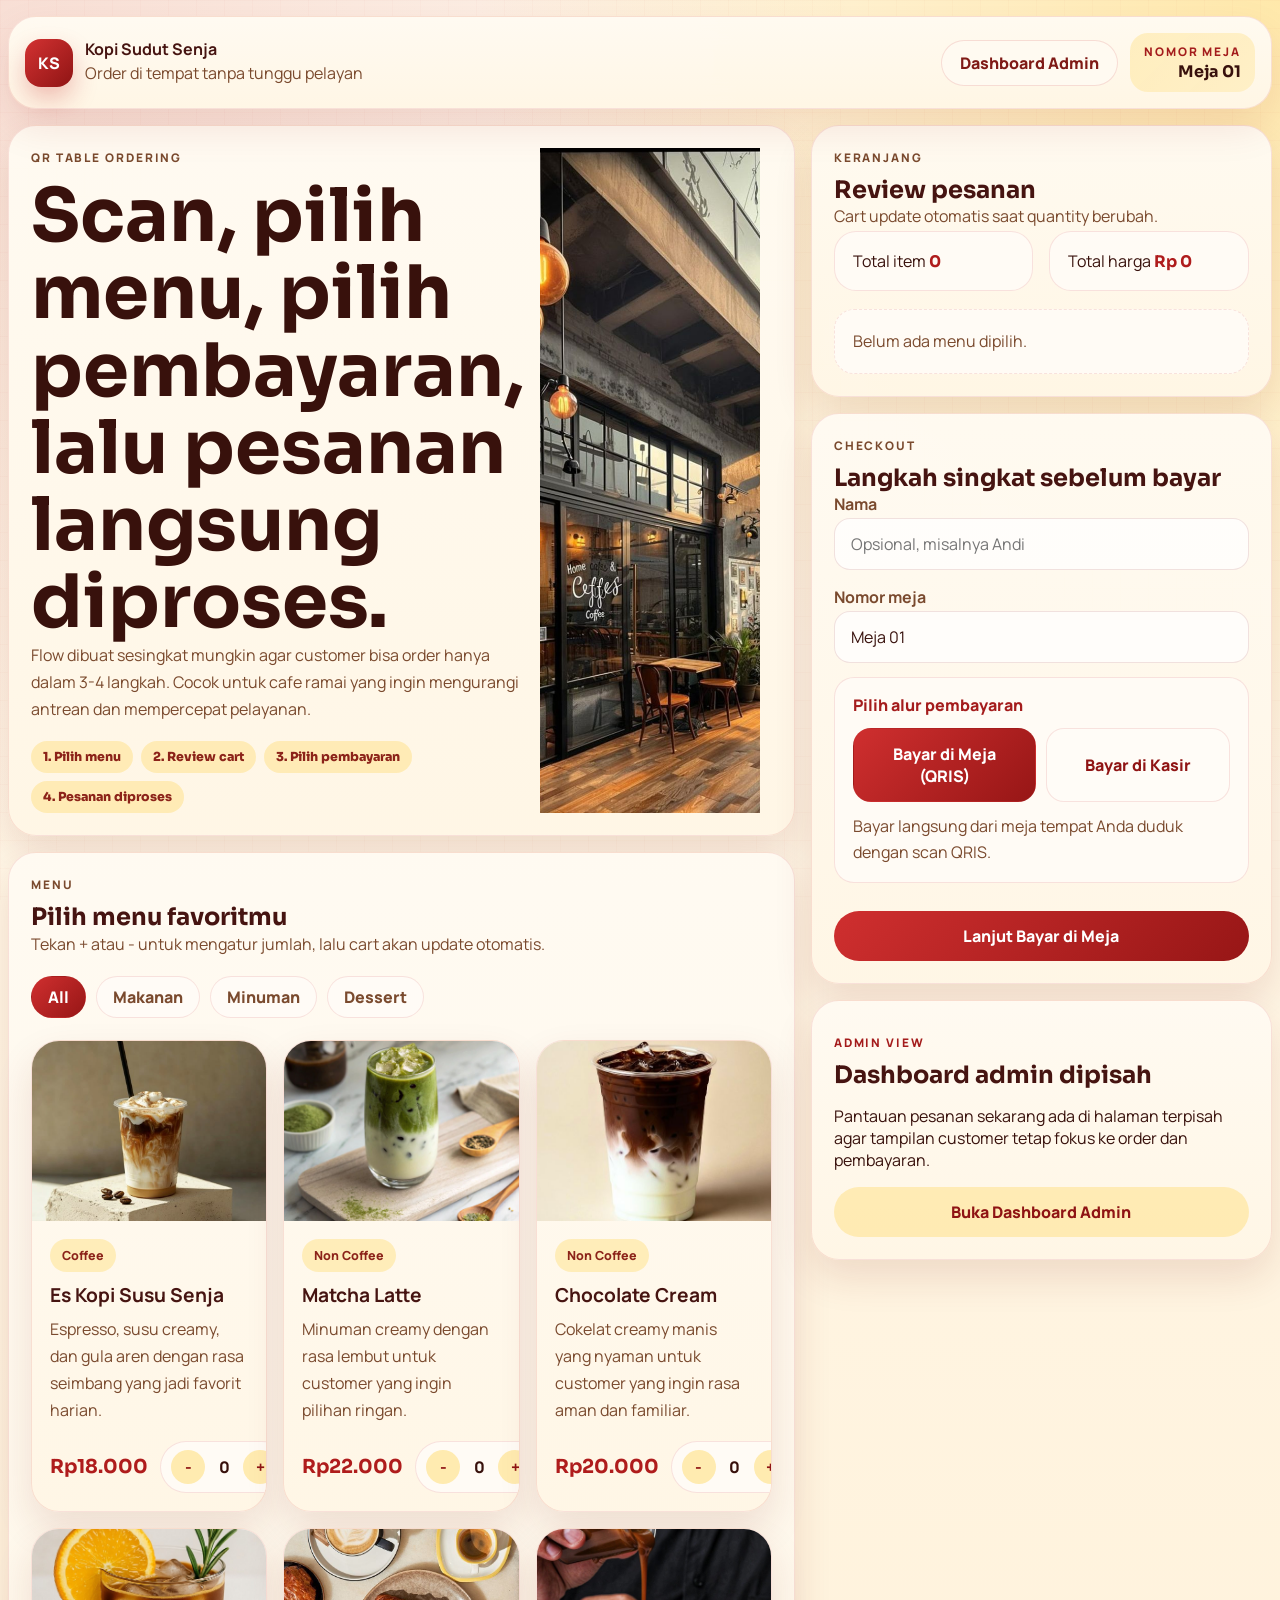
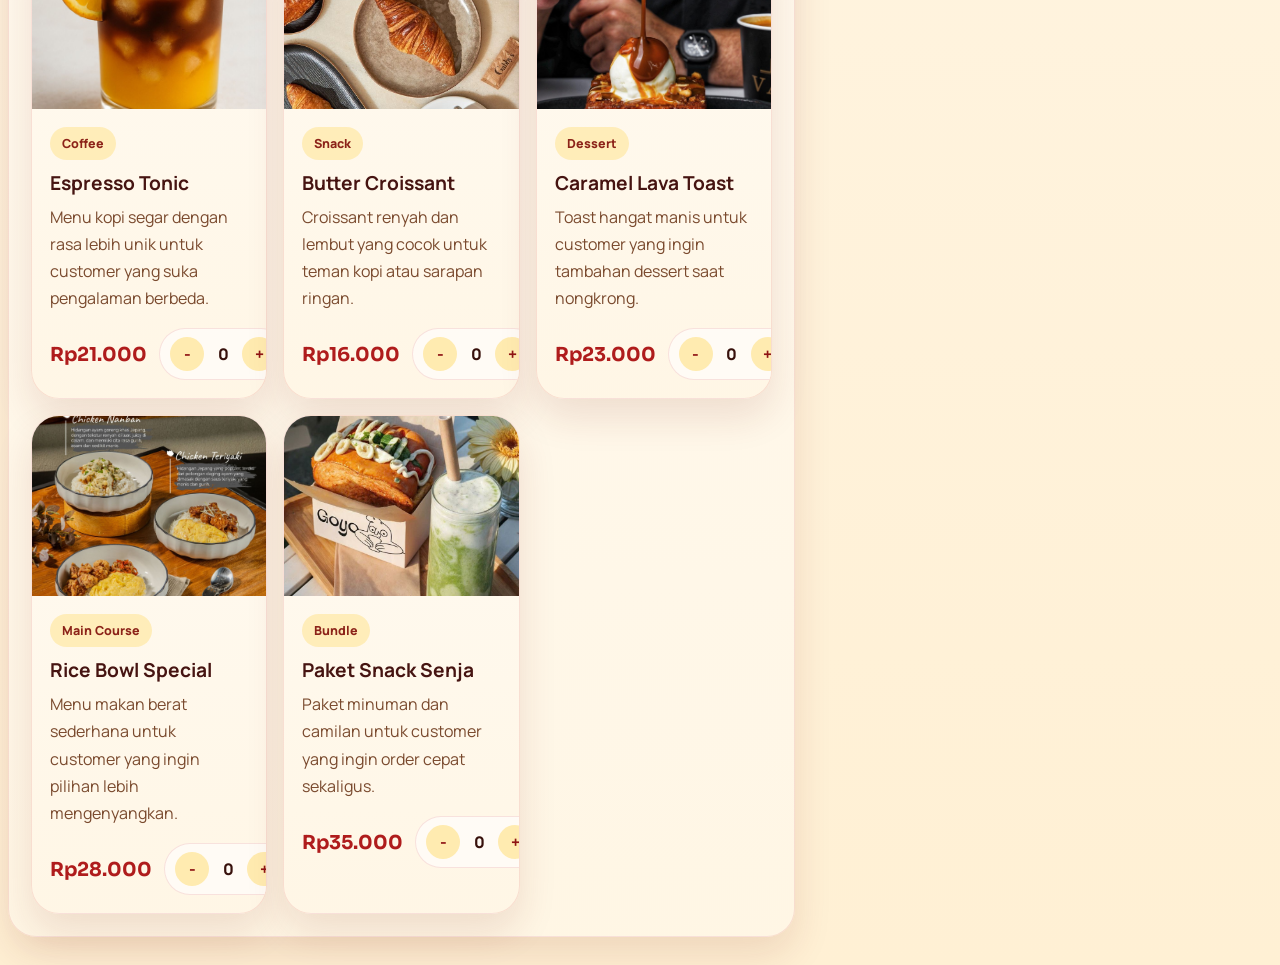
==== commit 2681232c: "Simplify mobile header and clarify payment wording" ====
--- a/index.html
+++ b/index.html
@@ -255,21 +255,21 @@
             <div class="payment-choice-box">
               <p class="form-title">Pilih alur pembayaran</p>
               <div class="payment-switch">
-                <button class="payment-choice active" type="button" data-payment-mode="qris">Bayar via QRIS</button>
-                <button class="payment-choice" type="button" data-payment-mode="table">Bayar di Meja</button>
-              </div>
-              <p class="payment-hint" data-payment-hint>Customer scan QRIS langsung dari meja.</p>
+                <button class="payment-choice active" type="button" data-payment-mode="qris">Bayar di Meja (QRIS)</button>
+                <button class="payment-choice" type="button" data-payment-mode="table">Bayar di Kasir</button>
+              </div>
+              <p class="payment-hint" data-payment-hint>Bayar langsung dari meja tempat Anda duduk dengan scan QRIS.</p>
             </div>
 
             <div class="cashier-method-box" data-cashier-methods aria-hidden="true">
-              <p class="form-title">Metode bayar di meja</p>
+              <p class="form-title">Metode bayar di kasir</p>
               <div class="payment-switch compact-switch">
                 <button class="payment-choice active" type="button" data-cashier-method="cash">Cash</button>
                 <button class="payment-choice" type="button" data-cashier-method="debit">Debit</button>
               </div>
             </div>
 
-            <button class="btn btn-primary full-btn" type="button" data-open-payment>Lanjut Bayar via QRIS</button>
+            <button class="btn btn-primary full-btn" type="button" data-open-payment>Lanjut Bayar di Meja (QRIS)</button>
           </form>
 
           <div class="status-box" data-order-status hidden>
@@ -293,15 +293,15 @@
     <div class="payment-backdrop" data-close-payment></div>
     <div class="payment-dialog" role="dialog" aria-modal="true" aria-labelledby="payment-title">
       <button class="modal-close" type="button" aria-label="Tutup pembayaran" data-close-payment>&times;</button>
-      <p class="eyebrow" data-payment-eyebrow>Simulasi QRIS</p>
-      <h2 id="payment-title" data-payment-title>Scan QR untuk bayar</h2>
+      <p class="eyebrow" data-payment-eyebrow>Pembayaran di Meja</p>
+      <h2 id="payment-title" data-payment-title>Scan QRIS dari meja Anda</h2>
       <div class="payment-qr" data-payment-qr>QRIS</div>
       <div class="cashier-info" data-cashier-info hidden>
         <div class="cashier-badges">
-          <span>Bayar di meja</span>
+          <span>Bayar di kasir</span>
           <span data-cashier-label>Cash</span>
         </div>
-        <p class="payment-copy">Tim kami akan datang ke meja untuk membantu menyelesaikan pembayaran sesuai metode yang dipilih.</p>
+        <p class="payment-copy">Silakan menuju kasir untuk menyelesaikan pembayaran sesuai metode yang dipilih.</p>
       </div>
       <p class="payment-total">Total pembayaran: <strong data-payment-total>Rp0</strong></p>
       <p class="payment-copy" data-payment-copy>Setelah pembayaran berhasil, pesanan akan masuk ke dashboard admin terpisah.</p>
@@ -315,3 +315,5 @@
 
   
 
+
+
--- a/style.css
+++ b/style.css
@@ -1425,3 +1425,319 @@
     font-size: 0.94rem;
   }
 }
+
+:root {
+  --bg: #fff4de;
+  --surface: rgba(255, 250, 241, 0.96);
+  --surface-strong: #fff8ee;
+  --text: #38110c;
+  --muted: #7a4a2e;
+  --accent: #c62828;
+  --accent-dark: #8f1414;
+  --accent-soft: #ffd34f;
+  --line: rgba(143, 20, 20, 0.12);
+  --shadow: 0 18px 38px rgba(125, 32, 20, 0.12);
+}
+
+body {
+  background:
+    radial-gradient(circle at top right, rgba(255, 211, 79, 0.42), transparent 28%),
+    radial-gradient(circle at top left, rgba(198, 40, 40, 0.12), transparent 30%),
+    linear-gradient(180deg, #fff8ed 0%, #fff0d4 100%);
+}
+
+body::before {
+  background:
+    linear-gradient(rgba(198, 40, 40, 0.04) 1px, transparent 1px),
+    linear-gradient(90deg, rgba(198, 40, 40, 0.04) 1px, transparent 1px);
+  background-size: 28px 28px;
+  opacity: 0.48;
+}
+
+.app-header,
+.card-surface,
+.menu-card,
+.payment-dialog {
+  background: linear-gradient(180deg, rgba(255, 250, 241, 0.98) 0%, rgba(255, 246, 229, 0.98) 100%);
+  border-color: rgba(198, 40, 40, 0.12);
+}
+
+.app-header {
+  box-shadow: 0 18px 40px rgba(143, 20, 20, 0.1);
+}
+
+.brand-mark {
+  background: linear-gradient(135deg, #d33232, #8f1414);
+  box-shadow: 0 12px 24px rgba(198, 40, 40, 0.28);
+}
+
+.brand-block strong,
+.section-head h2,
+.menu-body h3,
+.payment-dialog h2,
+.status-box h3,
+.admin-redirect h2 {
+  color: #461411;
+}
+
+.eyebrow,
+.table-pill span,
+.form-title {
+  color: #a41c1c;
+}
+
+.admin-link {
+  background: #fffaf1;
+  border-color: rgba(198, 40, 40, 0.14);
+  color: #7f1a16;
+}
+
+.table-pill {
+  background: linear-gradient(135deg, rgba(255, 211, 79, 0.28), rgba(255, 239, 196, 0.94));
+}
+
+.menu-filter-btn.active,
+.payment-choice.active,
+.btn,
+.quickbar-primary {
+  background: linear-gradient(135deg, #cf2f2f, #971616);
+  color: #fff;
+}
+
+.quickbar-link,
+.menu-filter-btn,
+.qty-control,
+.payment-choice,
+.payment-choice-box,
+.cashier-method-box,
+.cashier-info,
+.cart-summary > div,
+.cart-item,
+.empty-state,
+.status-box {
+  border-color: rgba(198, 40, 40, 0.12);
+}
+
+.menu-filter-btn,
+.quickbar-link,
+.qty-control,
+.payment-choice,
+.cart-summary > div,
+.cart-item,
+.empty-state,
+.payment-choice-box,
+.cashier-info,
+.status-box {
+  background: rgba(255, 252, 247, 0.88);
+}
+
+.menu-badge,
+.hero-steps span,
+.cashier-badges span,
+.quickbar-cart strong {
+  background: rgba(255, 211, 79, 0.32);
+  color: #8c2319;
+}
+
+.menu-bottom strong,
+.cart-summary strong,
+.payment-total strong {
+  color: #af1c1c;
+}
+
+.qty-btn,
+.cart-item-actions button,
+.status-action {
+  background: rgba(255, 211, 79, 0.42);
+  color: #8f1414;
+}
+
+.btn-secondary {
+  background: rgba(255, 211, 79, 0.34);
+  color: #8f1414;
+}
+
+@media (max-width: 640px) {
+  body {
+    padding-bottom: calc(96px + env(safe-area-inset-bottom));
+  }
+
+  .app-header {
+    background:
+      linear-gradient(90deg, rgba(207, 47, 47, 0.06), rgba(255, 250, 241, 0.98) 22%),
+      linear-gradient(180deg, rgba(255, 250, 241, 0.98) 0%, rgba(255, 244, 222, 0.98) 100%);
+    border-radius: 24px;
+  }
+
+  .brand-block strong {
+    font-size: 0.92rem;
+    font-weight: 800;
+  }
+
+  .brand-block p {
+    color: #7f4c31;
+  }
+
+  .admin-link {
+    background: #fffdf8;
+    box-shadow: inset 0 0 0 1px rgba(198, 40, 40, 0.06);
+  }
+
+  .menu-section {
+    position: relative;
+    overflow: hidden;
+  }
+
+  .menu-section::before {
+    content: "Menu cepat pilih";
+    display: inline-flex;
+    align-items: center;
+    min-height: 28px;
+    padding: 0 12px;
+    margin-bottom: 10px;
+    border-radius: 999px;
+    background: linear-gradient(135deg, #ffd34f, #ffecad);
+    color: #8a1717;
+    font-size: 0.72rem;
+    font-weight: 800;
+    letter-spacing: 0.08em;
+    text-transform: uppercase;
+  }
+
+  .section-head h2 {
+    font-size: 1.34rem;
+    line-height: 1.06;
+  }
+
+  .section-head p {
+    color: #7a513c;
+    line-height: 1.45;
+  }
+
+  .menu-filter-bar {
+    margin-top: 12px;
+    padding-bottom: 2px;
+  }
+
+  .menu-filter-btn {
+    background: #fffaf1;
+    color: #902222;
+    box-shadow: inset 0 0 0 1px rgba(198, 40, 40, 0.08);
+  }
+
+  .menu-grid {
+    gap: 12px;
+  }
+
+  .menu-card {
+    border: 1px solid rgba(198, 40, 40, 0.12);
+    background: linear-gradient(180deg, #fff9ef 0%, #fff2d9 100%);
+    box-shadow: 0 12px 24px rgba(143, 20, 20, 0.08);
+  }
+
+  .menu-image {
+    border-bottom: 3px solid rgba(255, 211, 79, 0.72);
+  }
+
+  .menu-body {
+    gap: 7px;
+  }
+
+  .menu-badge {
+    width: max-content;
+    max-width: 100%;
+    font-weight: 800;
+  }
+
+  .menu-body h3 {
+    color: #551715;
+    font-size: 0.94rem;
+    min-height: 2.45em;
+  }
+
+  .menu-body p {
+    color: #724f3b;
+    min-height: 4.3em;
+  }
+
+  .menu-bottom strong {
+    font-size: 1rem;
+    letter-spacing: -0.01em;
+  }
+
+  .qty-control {
+    background: rgba(255, 255, 255, 0.72);
+    box-shadow: inset 0 0 0 1px rgba(198, 40, 40, 0.06);
+  }
+
+  .qty-btn,
+  .cart-item-actions button {
+    background: linear-gradient(135deg, #ffd54f, #ffecad);
+  }
+
+  .cart-card,
+  .checkout-card,
+  .admin-redirect {
+    background: linear-gradient(180deg, rgba(255, 250, 241, 0.98) 0%, rgba(255, 243, 220, 0.98) 100%);
+  }
+
+  .payment-choice {
+    background: #fffdf7;
+    color: #8e1b1b;
+  }
+
+  .mobile-quickbar {
+    background: rgba(255, 248, 234, 0.96);
+    border: 1px solid rgba(198, 40, 40, 0.12);
+    box-shadow: 0 16px 30px rgba(143, 20, 20, 0.12);
+  }
+
+  .quickbar-link {
+    background: rgba(255, 255, 255, 0.84);
+    color: #8c1b1b;
+  }
+
+  .quickbar-primary {
+    box-shadow: 0 10px 18px rgba(198, 40, 40, 0.24);
+  }
+}
+
+@media (max-width: 640px) {
+  .app-header {
+    padding: 10px 12px;
+    min-height: auto;
+  }
+
+  .brand-block,
+  .admin-link {
+    display: none;
+  }
+
+  .header-actions {
+    width: 100%;
+    display: block;
+  }
+
+  .header-actions > * {
+    width: 100%;
+  }
+
+  .table-pill {
+    width: 100%;
+    min-height: 58px;
+    padding: 12px 14px;
+    border-radius: 18px;
+    text-align: left;
+  }
+
+  .table-pill span {
+    margin-bottom: 4px;
+    font-size: 0.66rem;
+    letter-spacing: 0.18em;
+  }
+
+  .table-pill strong {
+    font-size: 1.05rem;
+    line-height: 1.05;
+  }
+}
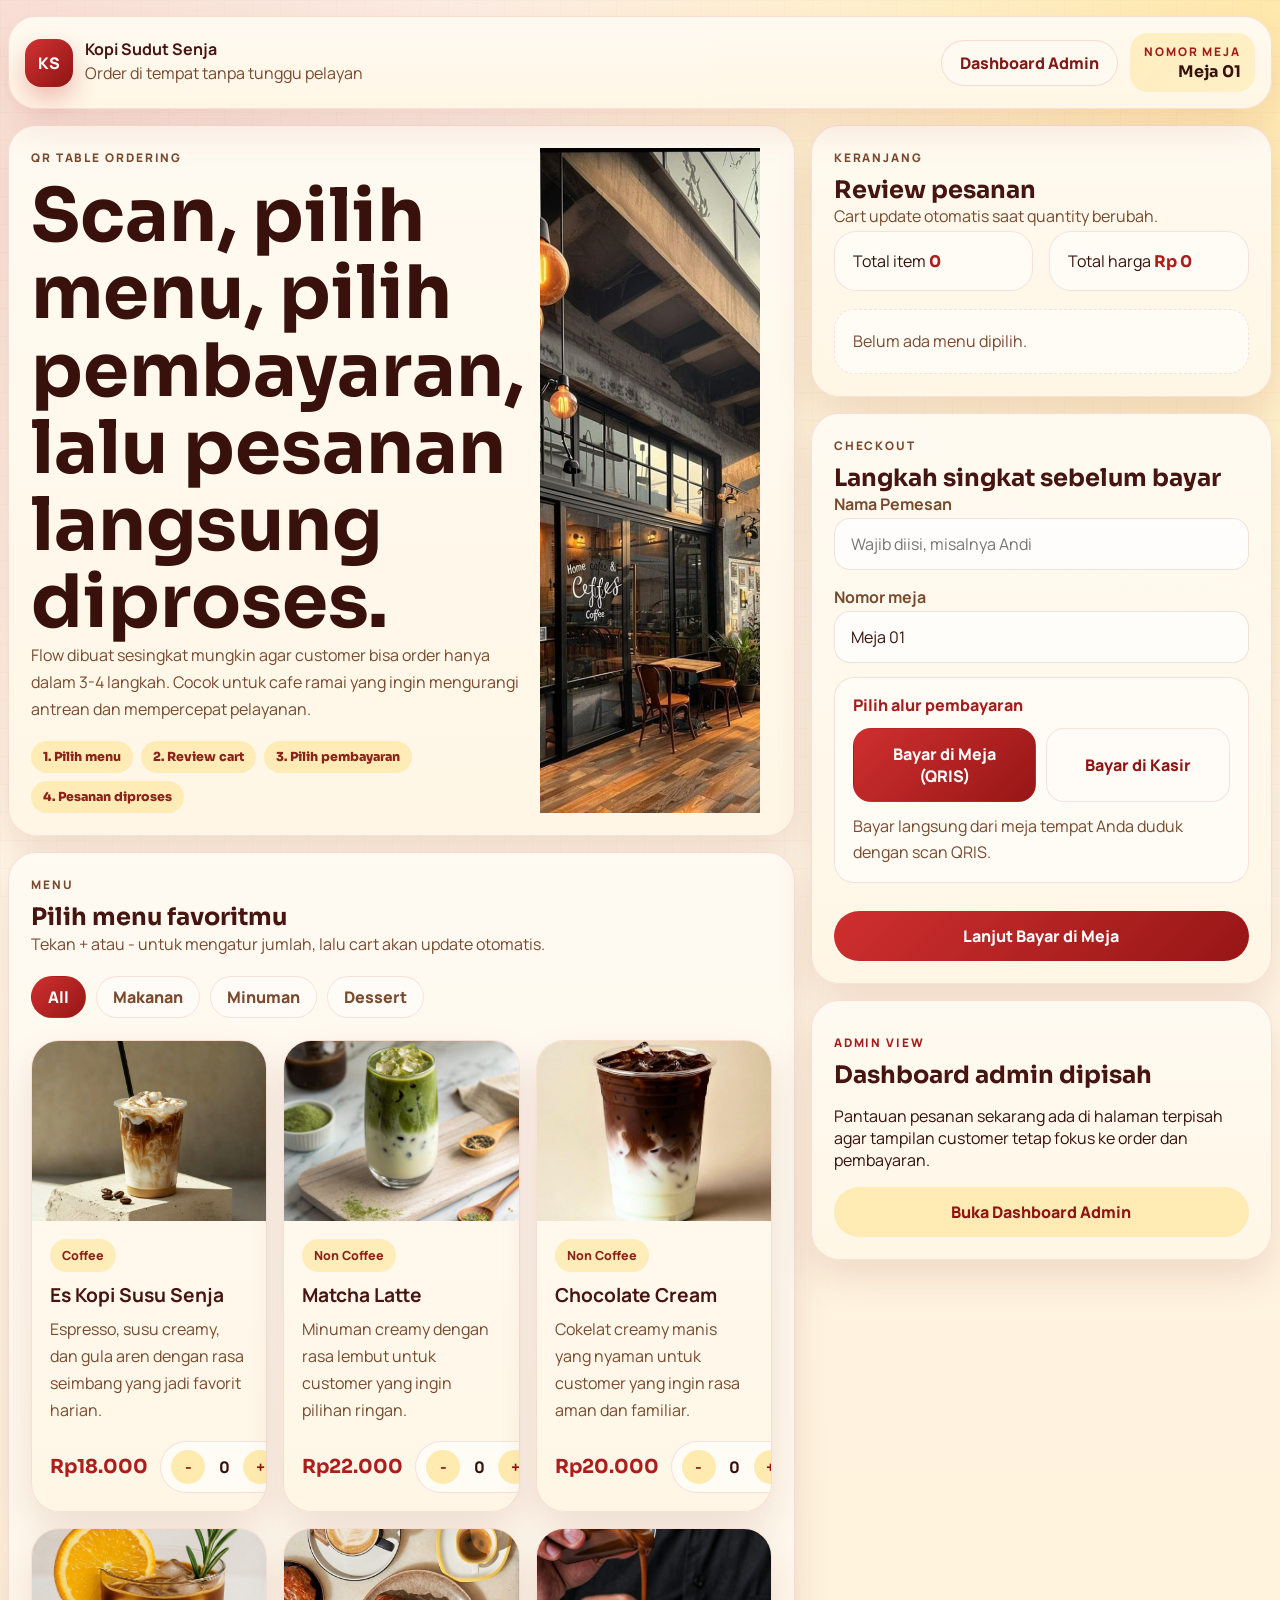
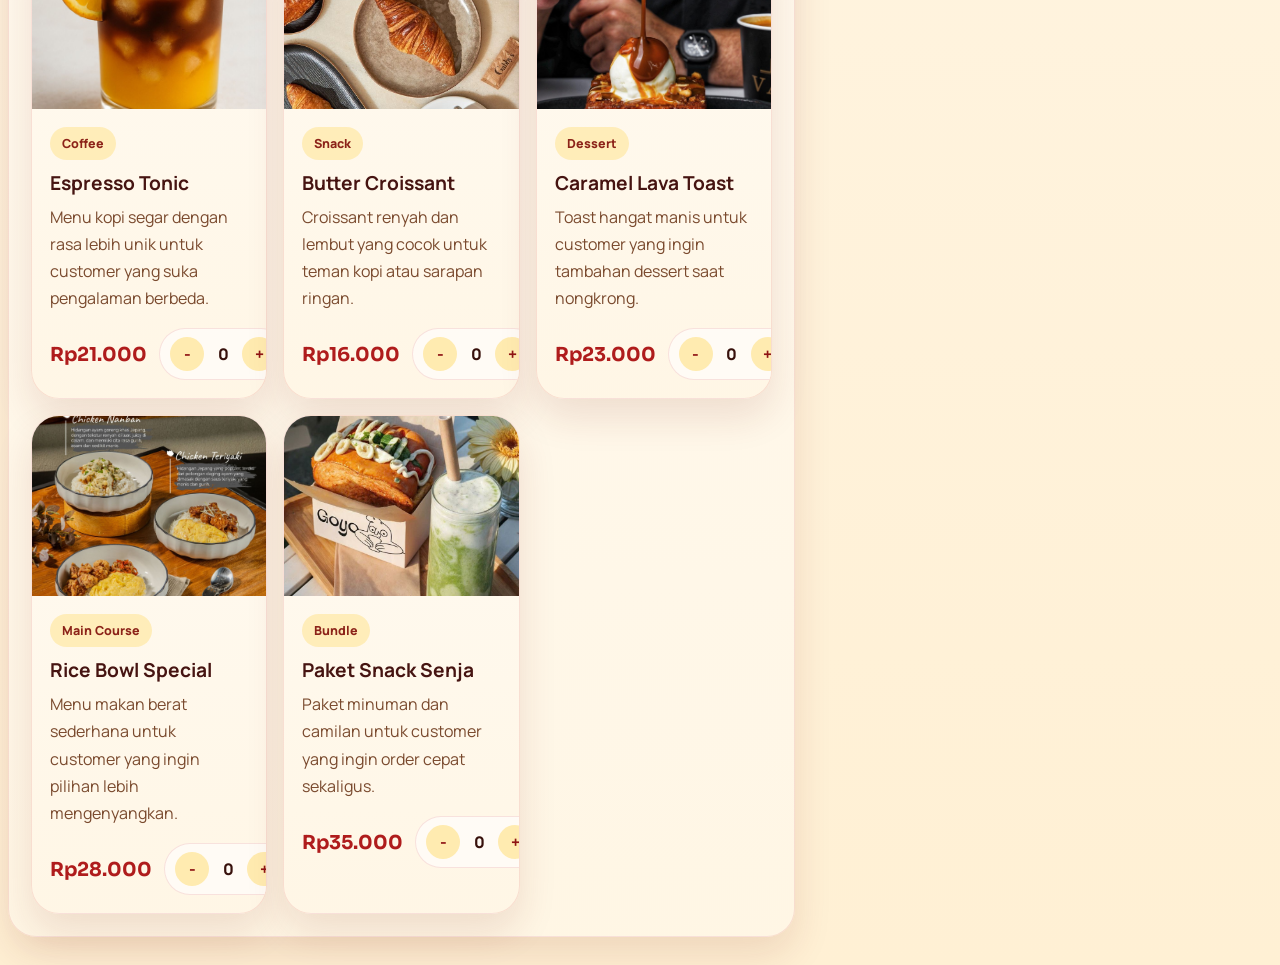
==== commit 4b3b96b5: "Require customer name before checkout" ====
--- a/index.html
+++ b/index.html
@@ -244,8 +244,8 @@
 
           <form class="checkout-form" data-checkout-form>
             <label>
-              <span>Nama</span>
-              <input type="text" name="name" placeholder="Opsional, misalnya Andi">
+              <span>Nama Pemesan</span>
+              <input type="text" name="name" placeholder="Wajib diisi, misalnya Andi" required>
             </label>
             <label>
               <span>Nomor meja</span>
@@ -317,3 +317,4 @@
 
 
 
+
